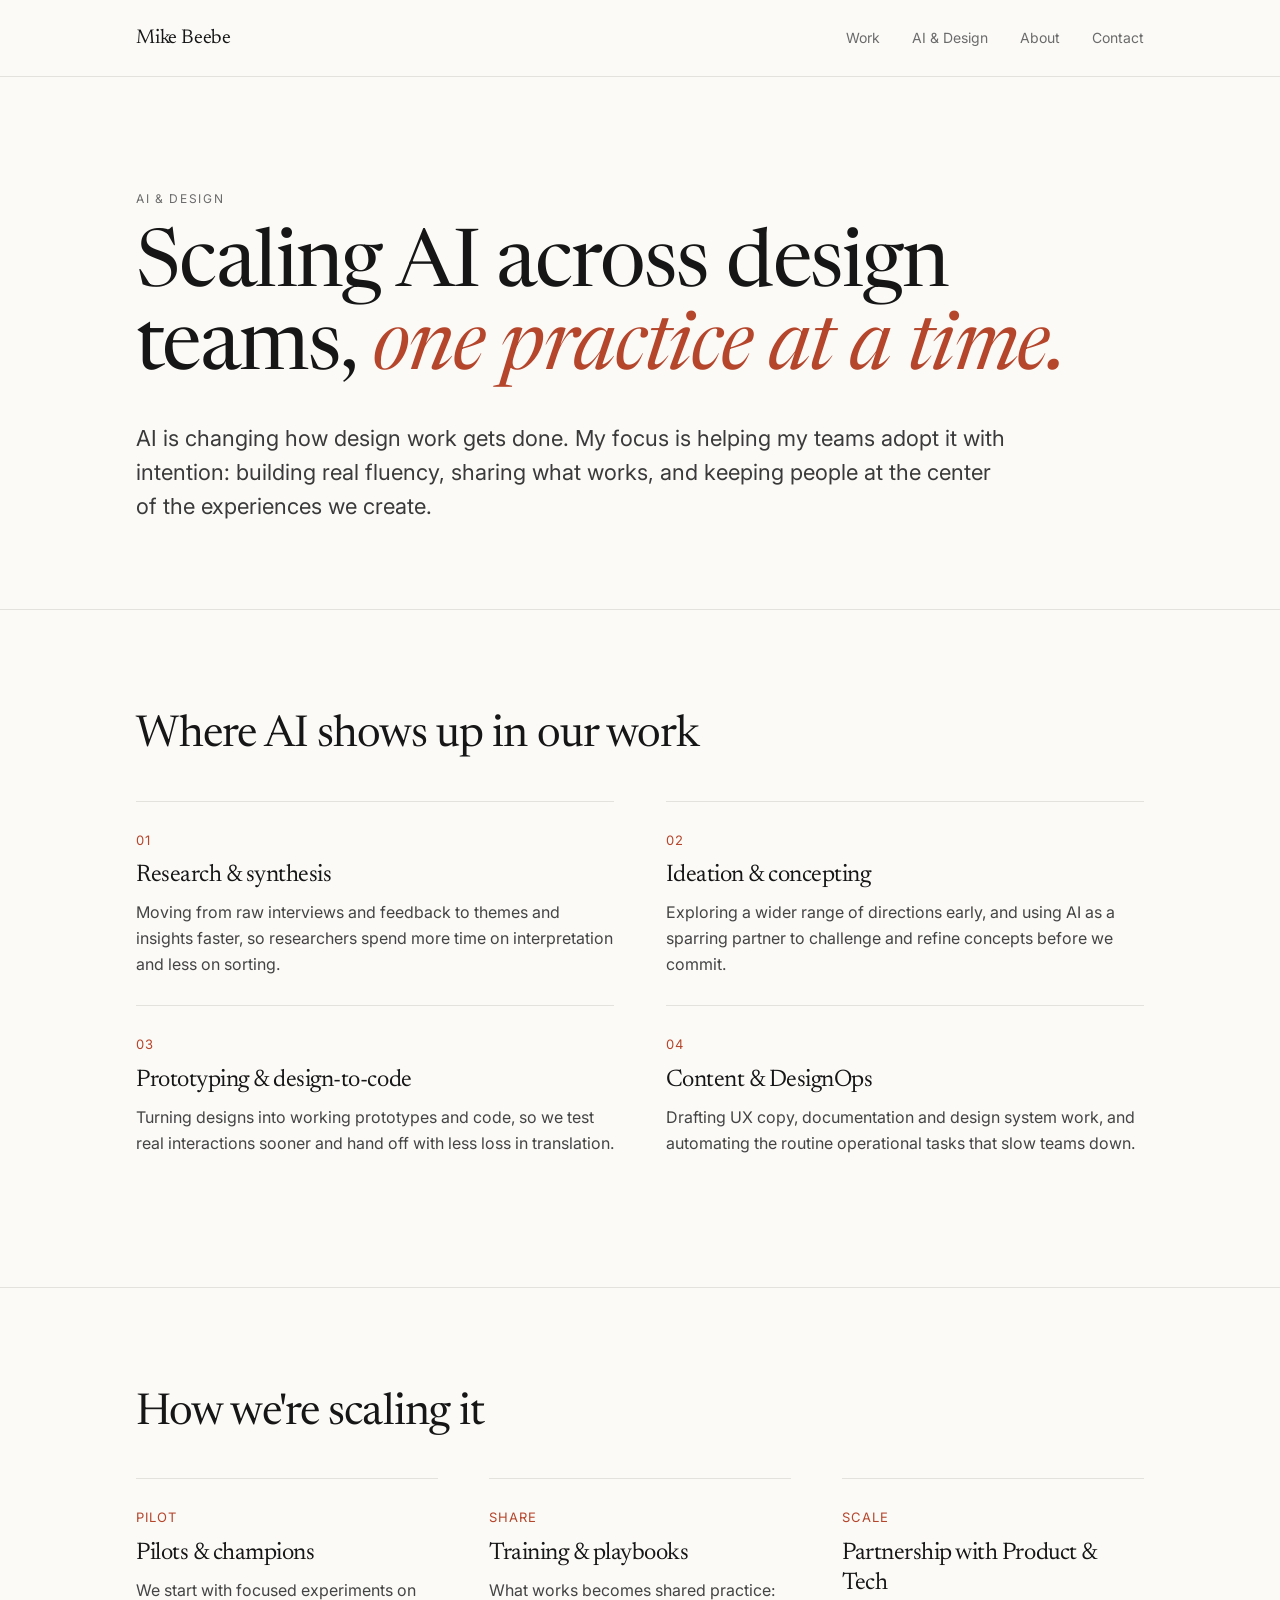
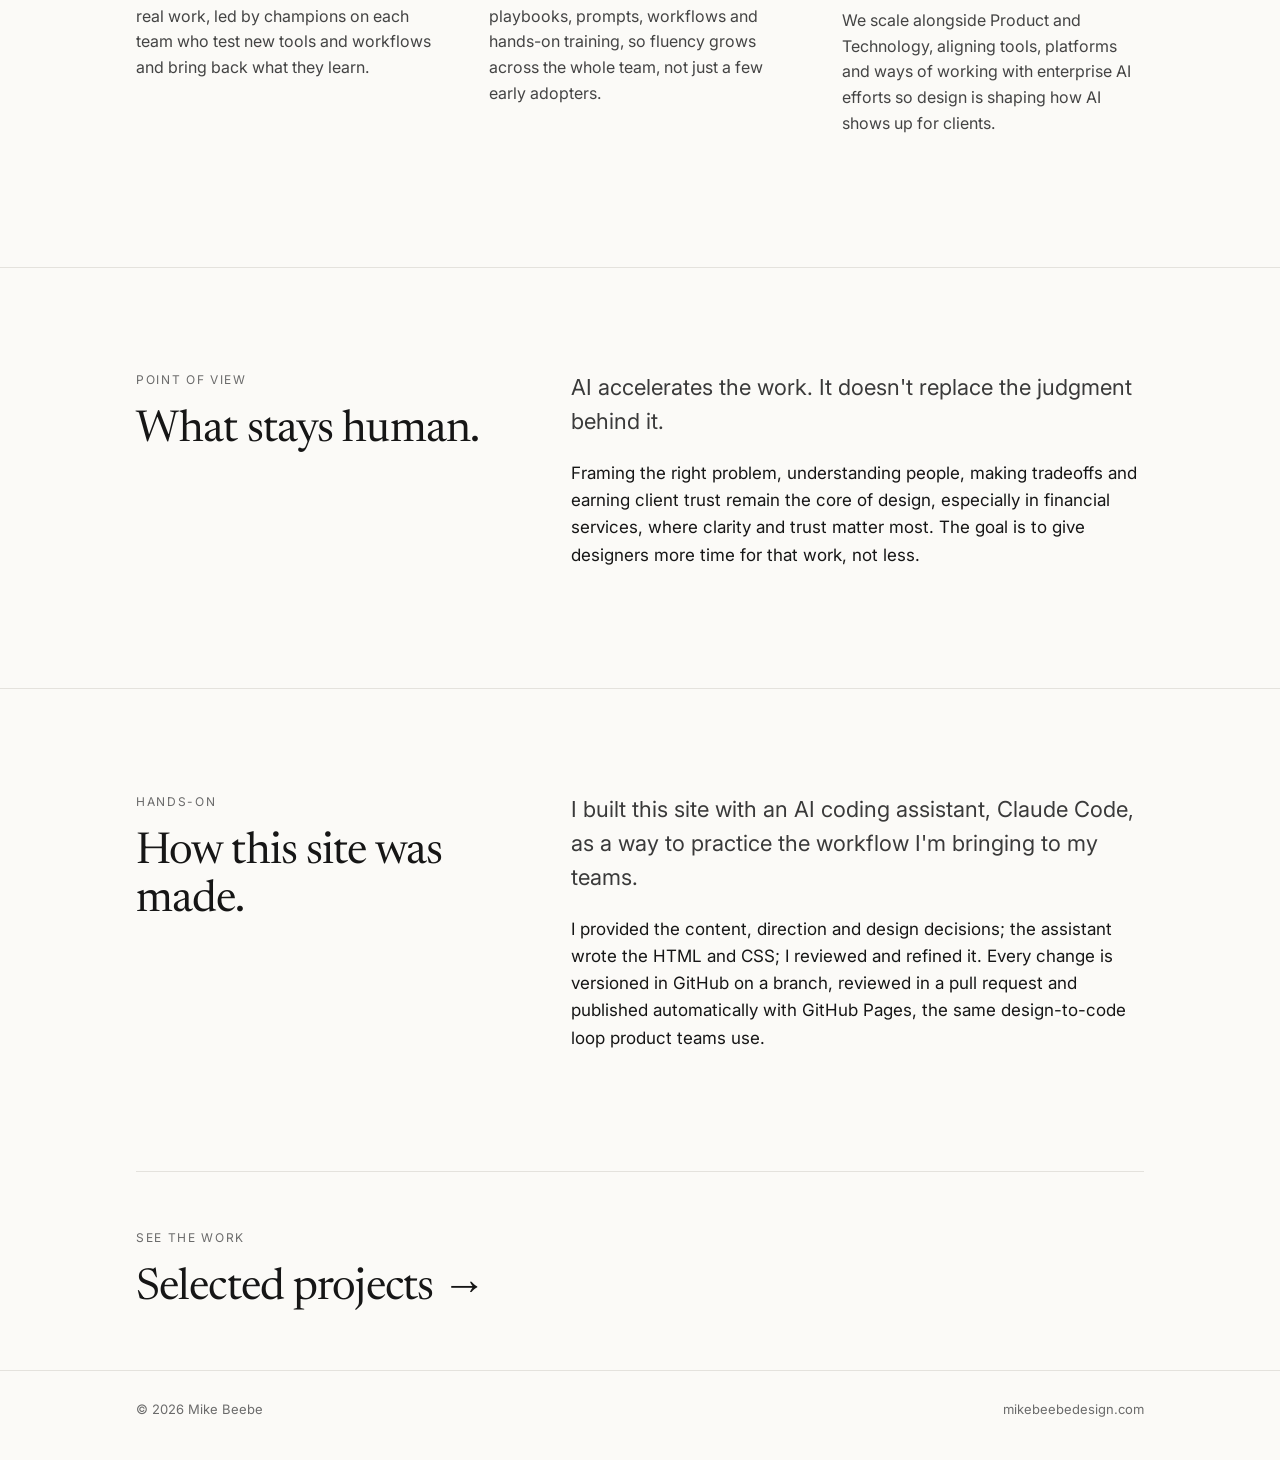
==== ai-and-design.html @ 8e021f51 "Add files via upload" ====
<!doctype html>
<html lang="en">
<head>
  <meta charset="utf-8">
  <meta name="viewport" content="width=device-width, initial-scale=1">
  <title>AI &amp; Design — Mike Beebe</title>
  <meta name="description" content="How Mike Beebe is scaling AI across design teams, and how this site was built with AI.">
  <link rel="preconnect" href="https://fonts.googleapis.com">
  <link rel="preconnect" href="https://fonts.gstatic.com" crossorigin>
  <link href="https://fonts.googleapis.com/css2?family=Inter:wght@400;500&family=Newsreader:ital,opsz,wght@0,6..72,400;1,6..72,400&display=swap" rel="stylesheet">
  <link rel="stylesheet" href="styles.css">
</head>
<body>

  <header class="site-header">
    <div class="wrap">
      <a class="logo" href="index.html">Mike Beebe</a>
      <nav class="nav">
        <a href="index.html#work">Work</a>
        <a href="ai-and-design.html">AI &amp; Design</a>
        <a href="index.html#about">About</a>
        <a href="index.html#contact">Contact</a>
      </nav>
    </div>
  </header>

  <main>
    <section class="case-hero">
      <div class="wrap">
        <p class="eyebrow">AI &amp; Design</p>
        <h1>Scaling AI across design teams, <em style="color:var(--accent)">one practice at a time.</em></h1>
        <p class="lede" style="margin-top:28px">AI is changing how design work gets done. My focus is helping my teams adopt it with intention: building real fluency, sharing what works, and keeping people at the center of the experiences we create.</p>
      </div>
    </section>

    <!-- Where AI shows up -->
    <section class="section">
      <div class="wrap">
        <div class="section-head"><h2>Where AI shows up in our work</h2></div>
        <div class="cards">
          <div class="card">
            <p class="num">01</p>
            <h3>Research &amp; synthesis</h3>
            <p>Moving from raw interviews and feedback to themes and insights faster, so researchers spend more time on interpretation and less on sorting.</p>
          </div>
          <div class="card">
            <p class="num">02</p>
            <h3>Ideation &amp; concepting</h3>
            <p>Exploring a wider range of directions early, and using AI as a sparring partner to challenge and refine concepts before we commit.</p>
          </div>
          <div class="card">
            <p class="num">03</p>
            <h3>Prototyping &amp; design-to-code</h3>
            <p>Turning designs into working prototypes and code, so we test real interactions sooner and hand off with less loss in translation.</p>
          </div>
          <div class="card">
            <p class="num">04</p>
            <h3>Content &amp; DesignOps</h3>
            <p>Drafting UX copy, documentation and design system work, and automating the routine operational tasks that slow teams down.</p>
          </div>
        </div>
      </div>
    </section>

    <!-- How we're scaling it -->
    <section class="section">
      <div class="wrap">
        <div class="section-head"><h2>How we're scaling it</h2></div>
        <div class="cards three">
          <div class="card">
            <p class="num">PILOT</p>
            <h3>Pilots &amp; champions</h3>
            <p>We start with focused experiments on real work, led by champions on each team who test new tools and workflows and bring back what they learn.</p>
          </div>
          <div class="card">
            <p class="num">SHARE</p>
            <h3>Training &amp; playbooks</h3>
            <p>What works becomes shared practice: playbooks, prompts, workflows and hands-on training, so fluency grows across the whole team, not just a few early adopters.</p>
          </div>
          <div class="card">
            <p class="num">SCALE</p>
            <h3>Partnership with Product &amp; Tech</h3>
            <p>We scale alongside Product and Technology, aligning tools, platforms and ways of working with enterprise AI efforts so design is shaping how AI shows up for clients.</p>
          </div>
        </div>
      </div>
    </section>

    <!-- What stays human -->
    <section class="section">
      <div class="wrap callout">
        <div>
          <p class="eyebrow">Point of view</p>
          <h2>What stays human.</h2>
        </div>
        <div>
          <p class="lede">AI accelerates the work. It doesn't replace the judgment behind it.</p>
          <p>Framing the right problem, understanding people, making tradeoffs and earning client trust remain the core of design, especially in financial services, where clarity and trust matter most. The goal is to give designers more time for that work, not less.</p>
        </div>
      </div>
    </section>

    <!-- How this site was made -->
    <section class="section">
      <div class="wrap callout">
        <div>
          <p class="eyebrow">Hands-on</p>
          <h2>How this site was made.</h2>
        </div>
        <div>
          <p class="lede">I built this site with an AI coding assistant, Claude Code, as a way to practice the workflow I'm bringing to my teams.</p>
          <p>I provided the content, direction and design decisions; the assistant wrote the HTML and CSS; I reviewed and refined it. Every change is versioned in GitHub on a branch, reviewed in a pull request and published automatically with GitHub Pages, the same design-to-code loop product teams use.</p>
        </div>
      </div>
    </section>

    <div class="wrap">
      <a class="next" href="index.html#work">
        <p class="eyebrow">See the work</p>
        <h2>Selected projects →</h2>
      </a>
    </div>
  </main>

  <footer class="site-footer">
    <div class="wrap">
      <span>© 2026 Mike Beebe</span>
      <span>mikebeebedesign.com</span>
    </div>
  </footer>

</body>
</html>
---- styles.css ----
/* ==========================================================
   Mike Beebe Design — styles
   Edit the variables below to change colors and fonts site-wide.
   ========================================================== */

:root {
  --ink: #161616;          /* main text */
  --muted: #6b6b6b;        /* secondary text */
  --line: #e4e2dd;         /* hairlines and borders */
  --paper: #fbfaf7;        /* page background */
  --panel: #f2f0ea;        /* image backgrounds */
  --accent: #b5452b;       /* links and small highlights */

  --serif: "Newsreader", Georgia, "Times New Roman", serif;
  --sans: "Inter", -apple-system, "Segoe UI", Helvetica, Arial, sans-serif;

  --max: 1120px;
  --gutter: clamp(20px, 5vw, 56px);
}

* { box-sizing: border-box; }

html { -webkit-text-size-adjust: 100%; scroll-behavior: smooth; }

body {
  margin: 0;
  background: var(--paper);
  color: var(--ink);
  font-family: var(--sans);
  font-size: 17px;
  line-height: 1.6;
  -webkit-font-smoothing: antialiased;
}

img { max-width: 100%; height: auto; display: block; }

a { color: inherit; text-decoration-color: var(--line); text-underline-offset: 3px; }
a:hover { color: var(--accent); text-decoration-color: currentColor; }

.wrap { max-width: var(--max); margin: 0 auto; padding: 0 var(--gutter); }

/* ---------- Header ---------- */
.site-header {
  border-bottom: 1px solid var(--line);
}
.site-header .wrap {
  display: flex; justify-content: space-between; align-items: center;
  gap: 16px; padding-top: 22px; padding-bottom: 22px;
}
.logo {
  font-family: var(--serif); font-size: 20px; text-decoration: none; letter-spacing: -0.01em;
}
.nav { display: flex; gap: clamp(14px, 3vw, 32px); font-size: 14px; }
.nav a { text-decoration: none; color: var(--muted); }
.nav a:hover { color: var(--ink); }

/* ---------- Type ---------- */
.eyebrow {
  font-size: 12px; letter-spacing: 0.14em; text-transform: uppercase;
  color: var(--muted); margin: 0 0 18px;
}
h1, h2, h3 { font-family: var(--serif); font-weight: 400; letter-spacing: -0.02em; margin: 0; }
h1 { font-size: clamp(40px, 6.4vw, 80px); line-height: 1.04; }
h2 { font-size: clamp(30px, 3.6vw, 44px); line-height: 1.1; }
h3 { font-size: 24px; line-height: 1.25; }
p { margin: 0 0 1em; }
.lede { font-size: clamp(19px, 1.8vw, 22px); line-height: 1.55; color: #3a3a3a; max-width: 40em; }

/* ---------- Hero ---------- */
.hero { padding: clamp(72px, 12vw, 150px) 0 clamp(56px, 8vw, 96px); }
.hero h1 { max-width: 15em; }
.hero h1 em { font-style: italic; color: var(--accent); }
.hero .lede { margin-top: 32px; }

/* ---------- Sections ---------- */
.section { padding: clamp(56px, 8vw, 104px) 0; border-top: 1px solid var(--line); }
.section-head {
  display: flex; justify-content: space-between; align-items: baseline;
  gap: 16px; margin-bottom: 40px; flex-wrap: wrap;
}
.section-head .count { font-size: 14px; color: var(--muted); }

/* ---------- Work grid ---------- */
.work { display: grid; gap: clamp(48px, 6vw, 72px); }
.project {
  display: grid; grid-template-columns: 1.35fr 1fr; gap: clamp(24px, 4vw, 56px);
  align-items: center; text-decoration: none;
}
.project:hover { color: inherit; }
.project .thumb {
  background: var(--panel); border-radius: 4px; overflow: hidden;
  aspect-ratio: 4 / 3; display: flex; align-items: center; justify-content: center;
}
.project .thumb img {
  width: 100%; height: 100%; object-fit: cover; object-position: top left;
  transition: transform .6s ease;
}
.project:hover .thumb img { transform: scale(1.025); }
.project .meta { font-size: 13px; color: var(--muted); letter-spacing: 0.04em; margin-bottom: 12px; }
.project h3 { font-size: clamp(26px, 2.8vw, 34px); margin-bottom: 14px; }
.project p { color: #444; }
.more { font-size: 14px; font-weight: 500; border-bottom: 1px solid currentColor; padding-bottom: 2px; }
.project:hover .more { color: var(--accent); }

/* ---------- About ---------- */
.about { display: grid; grid-template-columns: 1fr 1.6fr; gap: clamp(32px, 6vw, 88px); }
.tags { list-style: none; padding: 0; margin: 28px 0 0; display: flex; flex-wrap: wrap; gap: 8px; }
.tags li { font-size: 13px; border: 1px solid var(--line); padding: 6px 12px; border-radius: 999px; }

/* ---------- Experience ---------- */
.timeline { list-style: none; padding: 0; margin: 0; }
.timeline > li {
  display: grid; grid-template-columns: 1fr 1.6fr; gap: clamp(16px, 6vw, 88px);
  padding: 32px 0; border-top: 1px solid var(--line);
}
.timeline > li:first-child { border-top: 0; padding-top: 0; }
.org { font-family: var(--serif); font-size: 24px; line-height: 1.2; }
.place { font-size: 14px; color: var(--muted); margin-top: 4px; }
.role + .role { margin-top: 22px; }
.role-title { font-weight: 500; }
.dates { font-size: 14px; color: var(--muted); margin: 2px 0 8px; font-variant-numeric: tabular-nums; }
.role p { color: #444; font-size: 16px; margin: 0; }

/* ---------- Contact ---------- */
.contact h2 { max-width: 14em; }
.contact-links { display: flex; flex-wrap: wrap; gap: 14px 32px; margin-top: 36px; font-size: 18px; }

/* ---------- Footer ---------- */
.site-footer { border-top: 1px solid var(--line); padding: 28px 0 40px; font-size: 13px; color: var(--muted); }
.site-footer .wrap { display: flex; justify-content: space-between; gap: 16px; flex-wrap: wrap; }

/* ---------- Case study pages ---------- */
.case-hero { padding: clamp(56px, 9vw, 112px) 0 clamp(40px, 6vw, 64px); }
.back { font-size: 14px; color: var(--muted); text-decoration: none; display: inline-block; margin-bottom: 40px; }
.facts {
  display: grid; grid-template-columns: repeat(3, 1fr); gap: 24px;
  margin-top: 48px; padding-top: 24px; border-top: 1px solid var(--line);
}
.facts dt { font-size: 12px; letter-spacing: 0.12em; text-transform: uppercase; color: var(--muted); }
.facts dd { margin: 6px 0 0; }
.figure { margin: 0 0 clamp(48px, 7vw, 88px); }
.figure .frame { background: var(--panel); border-radius: 4px; padding: clamp(16px, 4vw, 48px); }
.figure .frame img { margin: 0 auto; box-shadow: 0 1px 2px rgba(0,0,0,.06), 0 12px 32px rgba(0,0,0,.08); }
.figure figcaption { font-size: 14px; color: var(--muted); margin-top: 14px; max-width: 46em; }
.text-block { display: grid; grid-template-columns: 1fr 1.6fr; gap: clamp(24px, 6vw, 88px); margin-bottom: clamp(48px, 7vw, 88px); }
.next { display: block; text-decoration: none; padding: 56px 0; border-top: 1px solid var(--line); }
.next h2 { margin-top: 8px; }
.next:hover h2 { color: var(--accent); }

/* ---------- Mobile ---------- */
@media (max-width: 760px) {
  body { font-size: 16px; }
  .nav a.hide-sm { display: none; }
  .project, .about, .timeline > li, .text-block { grid-template-columns: 1fr; }
  .facts { grid-template-columns: 1fr; gap: 16px; }
}

/* ---------- AI & Design ---------- */
.cards { display: grid; grid-template-columns: repeat(2, 1fr); gap: 0 clamp(24px, 4vw, 56px); }
.card { padding: 28px 0; border-top: 1px solid var(--line); }
.card .num { font-size: 13px; color: var(--accent); letter-spacing: 0.08em; margin-bottom: 10px; }
.card h3 { margin-bottom: 10px; }
.card p { color: #444; font-size: 16px; margin: 0; }
.cards.three { grid-template-columns: repeat(3, 1fr); }
.callout { display: grid; grid-template-columns: 1fr 1.6fr; gap: clamp(32px, 6vw, 88px); align-items: start; }
@media (max-width: 760px) {
  .cards, .cards.three, .callout { grid-template-columns: 1fr; }
}
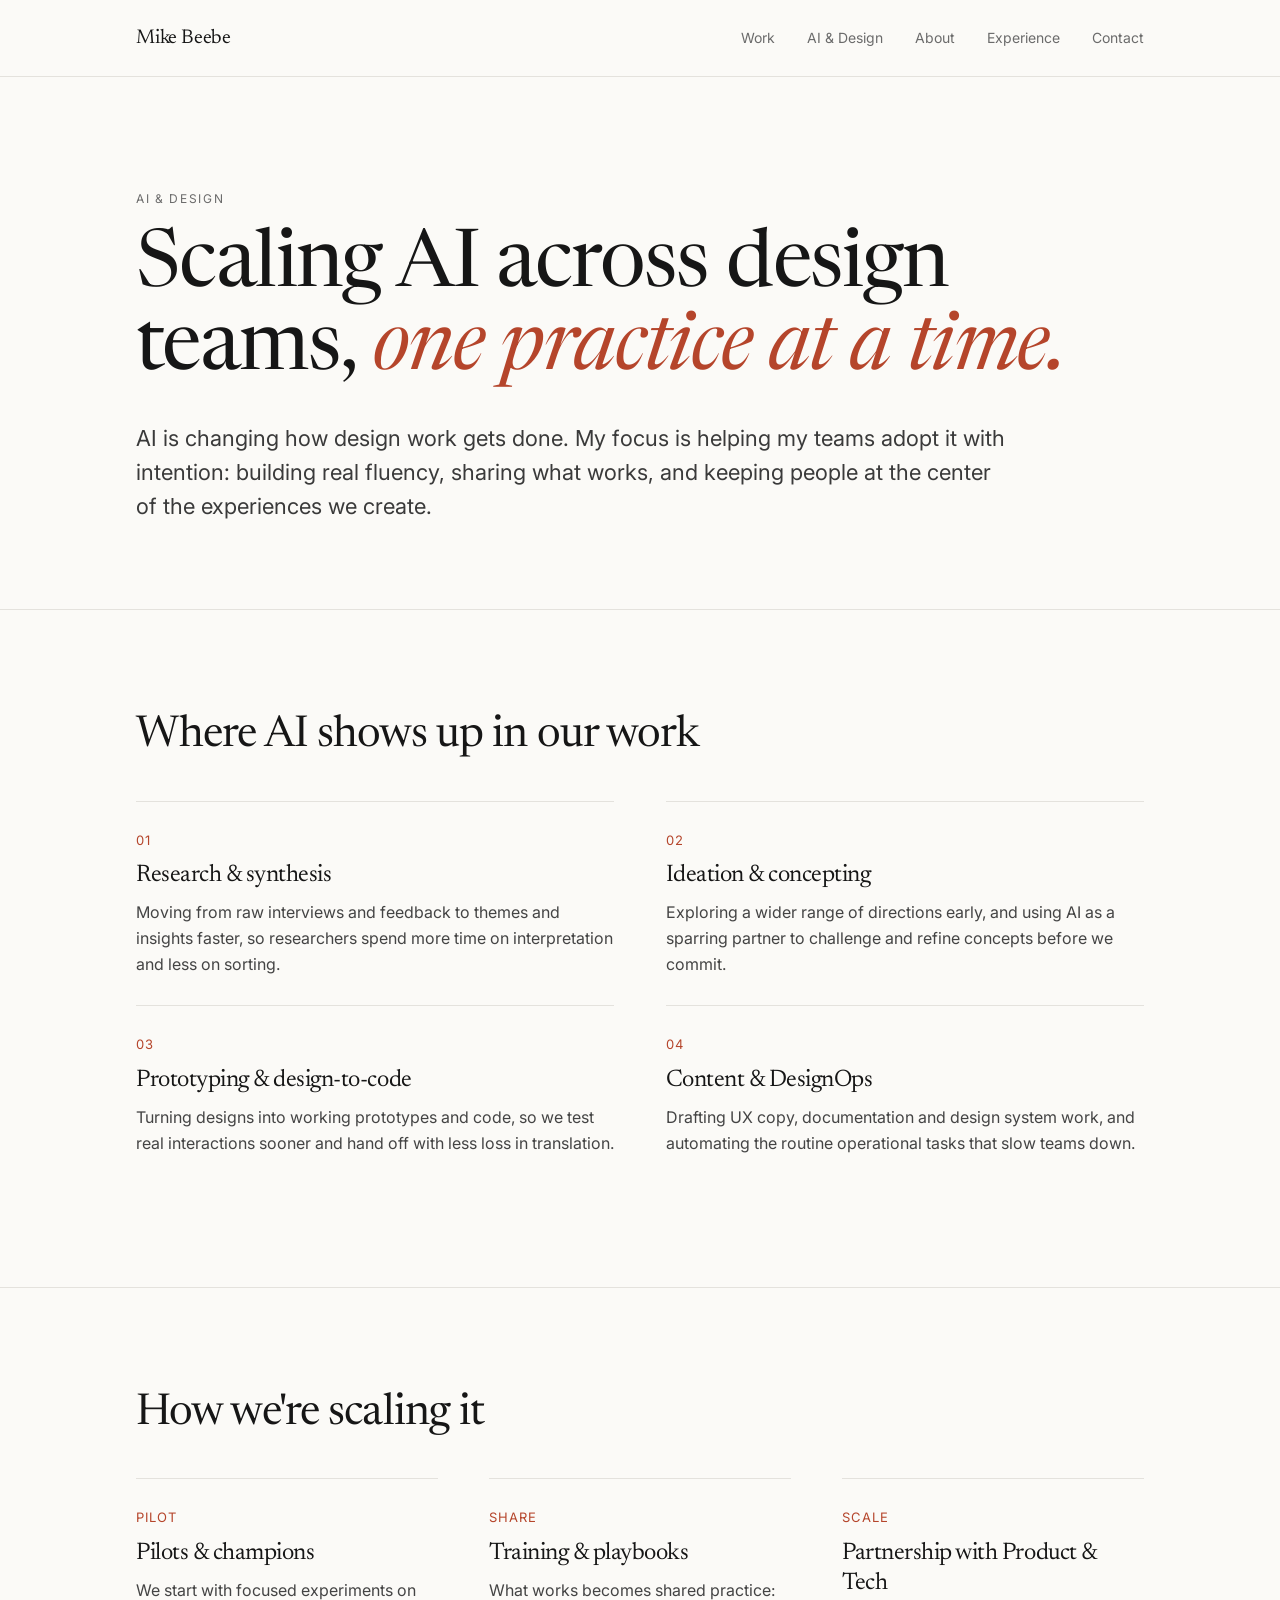
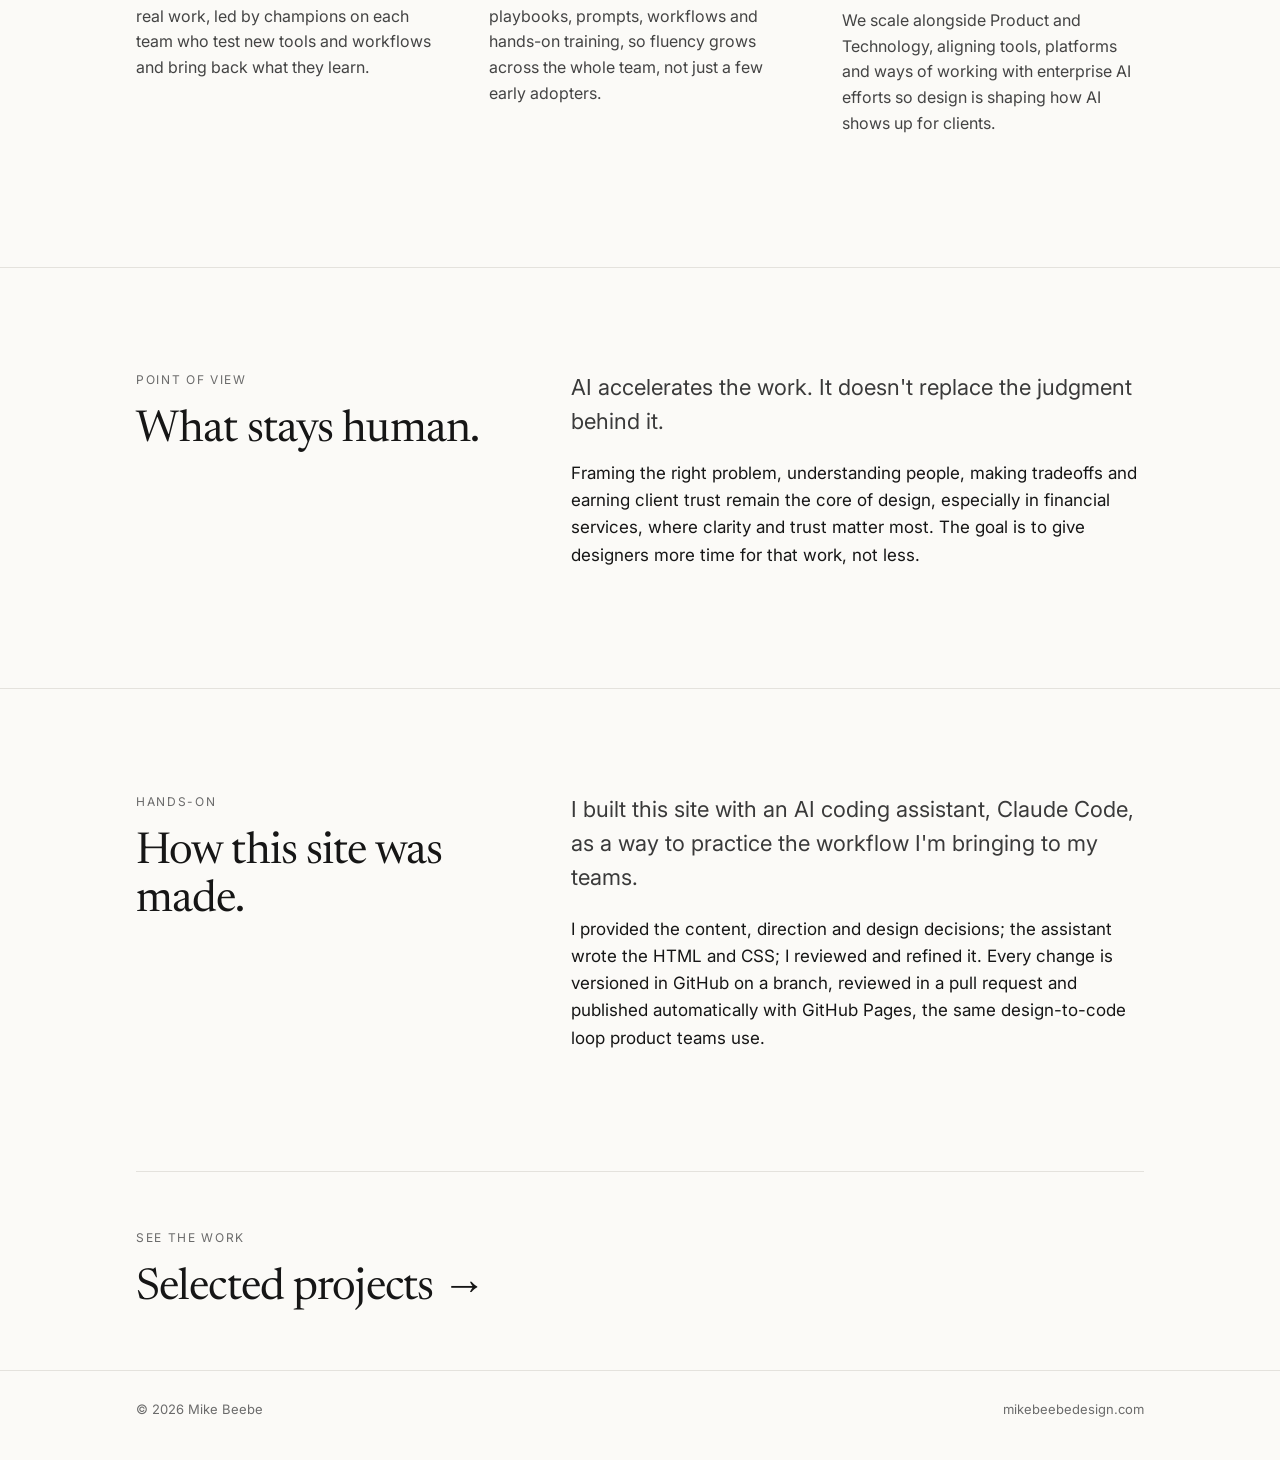
==== commit c9e5f332: "Add files via upload" ====
--- a/ai-and-design.html
+++ b/ai-and-design.html
@@ -19,6 +19,7 @@
         <a href="index.html#work">Work</a>
         <a href="ai-and-design.html">AI &amp; Design</a>
         <a href="index.html#about">About</a>
+        <a class="hide-sm" href="index.html#experience">Experience</a>
         <a href="index.html#contact">Contact</a>
       </nav>
     </div>
--- a/styles.css
+++ b/styles.css
@@ -166,3 +166,4 @@
 @media (max-width: 760px) {
   .cards, .cards.three, .callout { grid-template-columns: 1fr; }
 }
+.tags li.ai { border-color: var(--accent); color: var(--accent); }
